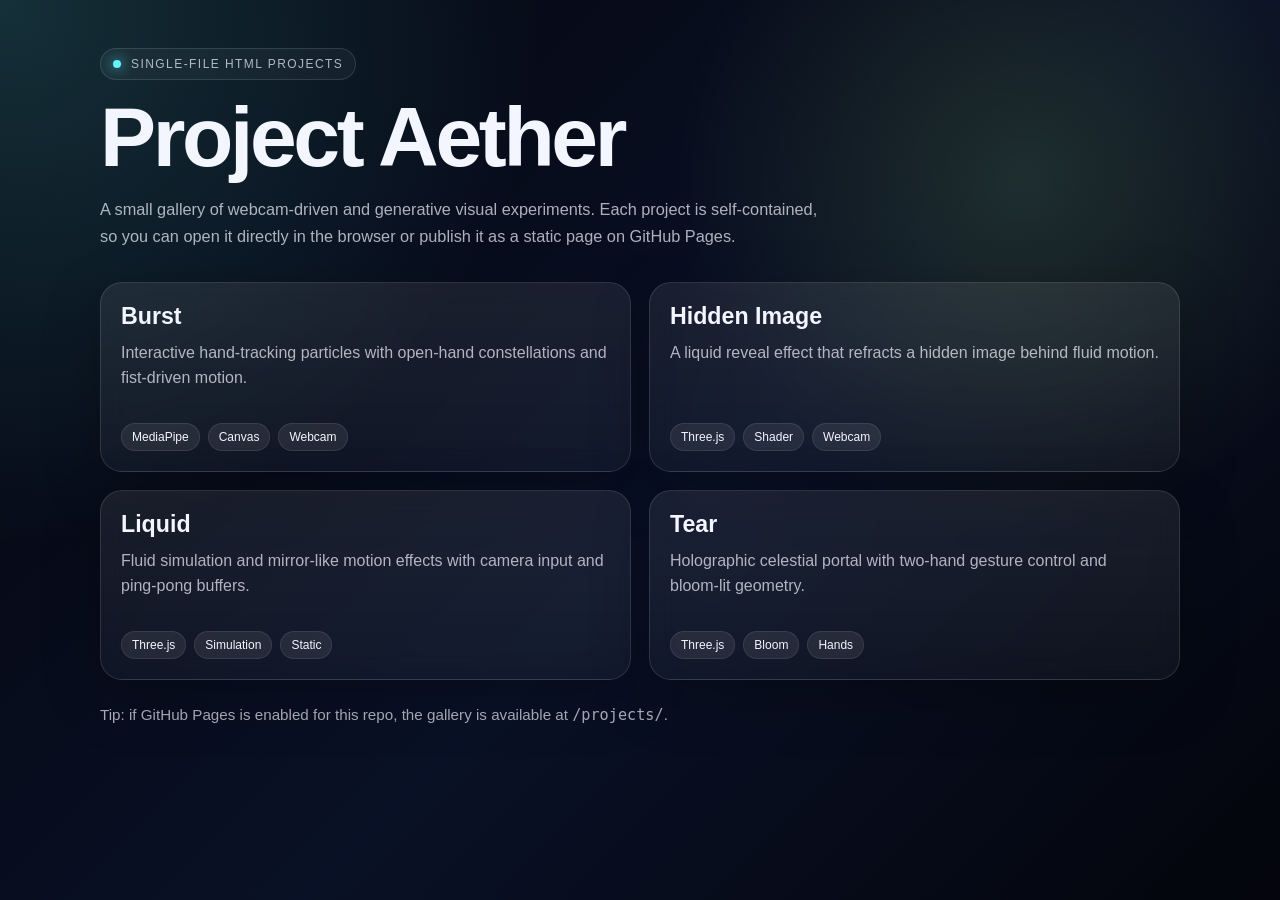
==== projects/index.html @ eabe5e92 "Add projects gallery landing page" ====
<!DOCTYPE html>
<html lang="en">
<head>
  <meta charset="UTF-8">
  <meta name="viewport" content="width=device-width, initial-scale=1.0">
  <title>Project Aether Gallery</title>
  <style>
    :root {
      color-scheme: dark;
      --bg: #070816;
      --panel: rgba(15, 18, 36, 0.78);
      --panel-border: rgba(255, 255, 255, 0.12);
      --text: #f3f6ff;
      --muted: rgba(243, 246, 255, 0.7);
      --accent: #61f3ff;
      --accent-2: #b8ff6a;
    }
    * { box-sizing: border-box; }
    body {
      margin: 0;
      min-height: 100vh;
      font-family: Segoe UI, Tahoma, Geneva, Verdana, sans-serif;
      color: var(--text);
      background:
        radial-gradient(circle at top left, rgba(97, 243, 255, 0.18), transparent 35%),
        radial-gradient(circle at 80% 20%, rgba(184, 255, 106, 0.12), transparent 28%),
        linear-gradient(135deg, #04050c 0%, #091126 55%, #04050c 100%);
      overflow-x: hidden;
    }
    .wrap {
      max-width: 1120px;
      margin: 0 auto;
      padding: 48px 20px 60px;
    }
    .hero {
      display: grid;
      gap: 18px;
      margin-bottom: 28px;
    }
    .eyebrow {
      display: inline-flex;
      align-items: center;
      gap: 10px;
      width: fit-content;
      padding: 8px 12px;
      border: 1px solid var(--panel-border);
      background: rgba(255,255,255,0.04);
      border-radius: 999px;
      color: var(--muted);
      letter-spacing: 0.12em;
      text-transform: uppercase;
      font-size: 12px;
    }
    .dot {
      width: 8px;
      height: 8px;
      border-radius: 50%;
      background: var(--accent);
      box-shadow: 0 0 14px var(--accent);
    }
    h1 {
      margin: 0;
      font-size: clamp(2.5rem, 7vw, 5.25rem);
      line-height: 0.95;
      letter-spacing: -0.04em;
    }
    .lede {
      max-width: 720px;
      margin: 0;
      color: var(--muted);
      font-size: 1.02rem;
      line-height: 1.65;
    }
    .grid {
      display: grid;
      grid-template-columns: repeat(12, 1fr);
      gap: 18px;
      margin-top: 32px;
    }
    .card {
      grid-column: span 6;
      padding: 20px;
      border-radius: 22px;
      border: 1px solid var(--panel-border);
      background: linear-gradient(180deg, rgba(255,255,255,0.08), rgba(255,255,255,0.04));
      backdrop-filter: blur(14px);
      box-shadow: 0 18px 60px rgba(0, 0, 0, 0.24);
      transition: transform 180ms ease, border-color 180ms ease, background 180ms ease;
      min-height: 190px;
      display: flex;
      flex-direction: column;
      justify-content: space-between;
      text-decoration: none;
      color: inherit;
    }
    .card:hover {
      transform: translateY(-4px);
      border-color: rgba(97, 243, 255, 0.45);
      background: linear-gradient(180deg, rgba(97,243,255,0.13), rgba(255,255,255,0.05));
    }
    .card h2 {
      margin: 0 0 10px;
      font-size: 1.45rem;
    }
    .card p {
      margin: 0;
      color: var(--muted);
      line-height: 1.6;
    }
    .meta {
      display: flex;
      flex-wrap: wrap;
      gap: 8px;
      margin-top: 16px;
    }
    .tag {
      padding: 6px 10px;
      border-radius: 999px;
      background: rgba(255,255,255,0.08);
      border: 1px solid rgba(255,255,255,0.09);
      color: var(--text);
      font-size: 12px;
    }
    .footer {
      margin-top: 26px;
      color: var(--muted);
      font-size: 0.95rem;
    }
    @media (max-width: 760px) {
      .card { grid-column: span 12; }
      .wrap { padding-top: 28px; }
    }
  </style>
</head>
<body>
  <main class="wrap">
    <section class="hero">
      <div class="eyebrow"><span class="dot"></span> Single-file HTML projects</div>
      <h1>Project Aether</h1>
      <p class="lede">A small gallery of webcam-driven and generative visual experiments. Each project is self-contained, so you can open it directly in the browser or publish it as a static page on GitHub Pages.</p>
    </section>

    <section class="grid" aria-label="Projects">
      <a class="card" href="./burst/">
        <div>
          <h2>Burst</h2>
          <p>Interactive hand-tracking particles with open-hand constellations and fist-driven motion.</p>
        </div>
        <div class="meta">
          <span class="tag">MediaPipe</span>
          <span class="tag">Canvas</span>
          <span class="tag">Webcam</span>
        </div>
      </a>

      <a class="card" href="./hidden-image/">
        <div>
          <h2>Hidden Image</h2>
          <p>A liquid reveal effect that refracts a hidden image behind fluid motion.</p>
        </div>
        <div class="meta">
          <span class="tag">Three.js</span>
          <span class="tag">Shader</span>
          <span class="tag">Webcam</span>
        </div>
      </a>

      <a class="card" href="./liquid/">
        <div>
          <h2>Liquid</h2>
          <p>Fluid simulation and mirror-like motion effects with camera input and ping-pong buffers.</p>
        </div>
        <div class="meta">
          <span class="tag">Three.js</span>
          <span class="tag">Simulation</span>
          <span class="tag">Static</span>
        </div>
      </a>

      <a class="card" href="./tear/">
        <div>
          <h2>Tear</h2>
          <p>Holographic celestial portal with two-hand gesture control and bloom-lit geometry.</p>
        </div>
        <div class="meta">
          <span class="tag">Three.js</span>
          <span class="tag">Bloom</span>
          <span class="tag">Hands</span>
        </div>
      </a>
    </section>

    <div class="footer">Tip: if GitHub Pages is enabled for this repo, the gallery is available at <code>/projects/</code>.</div>
  </main>
</body>
</html>
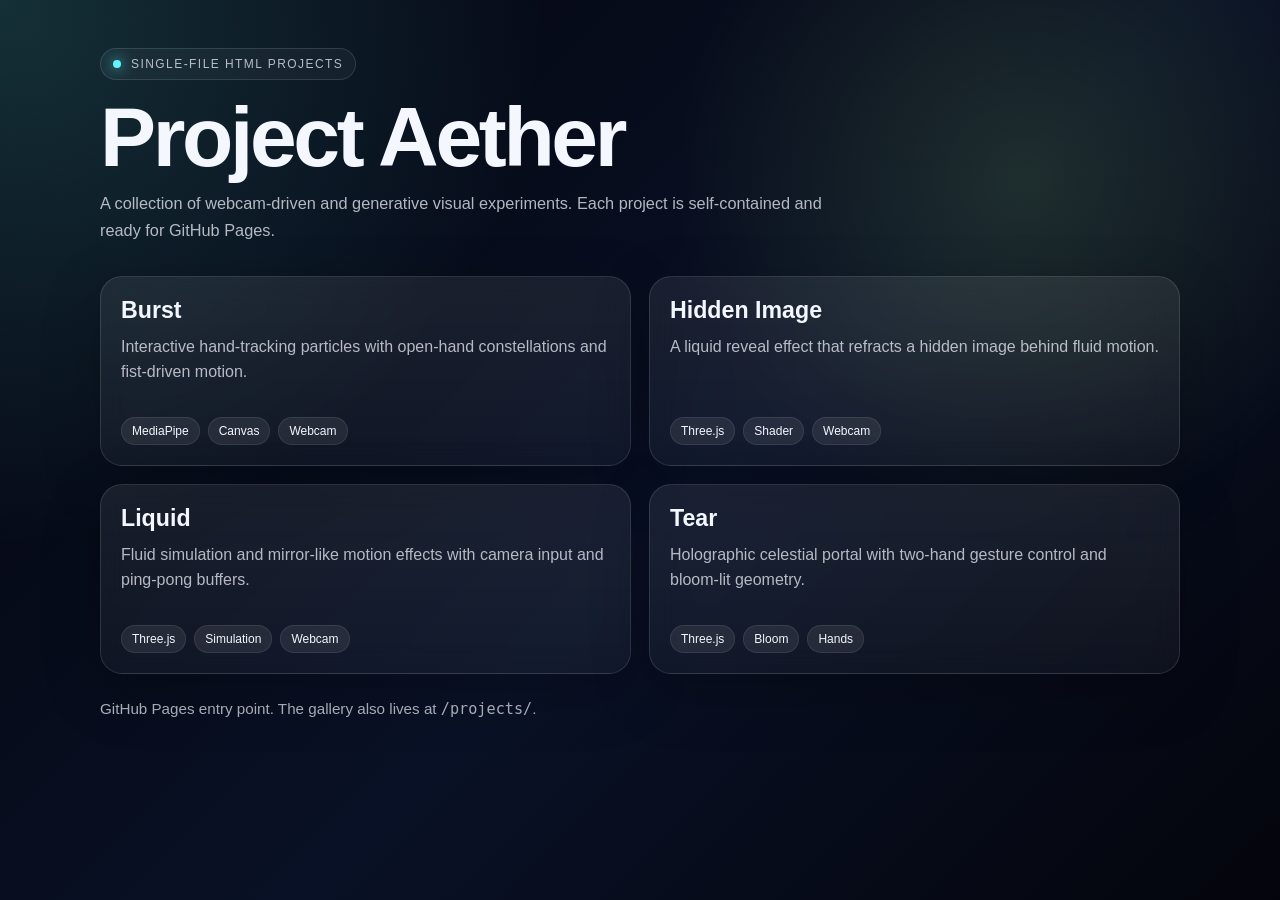
==== commit 3239a616: "Make Project Aether gallery the homepage and add project READMEs" ====
--- a/projects/index.html
+++ b/projects/index.html
@@ -3,194 +3,66 @@
 <head>
   <meta charset="UTF-8">
   <meta name="viewport" content="width=device-width, initial-scale=1.0">
-  <title>Project Aether Gallery</title>
+  <title>Project Aether</title>
+  <meta name="description" content="A gallery of single-file HTML visual experiments.">
   <style>
-    :root {
-      color-scheme: dark;
-      --bg: #070816;
-      --panel: rgba(15, 18, 36, 0.78);
-      --panel-border: rgba(255, 255, 255, 0.12);
-      --text: #f3f6ff;
-      --muted: rgba(243, 246, 255, 0.7);
-      --accent: #61f3ff;
-      --accent-2: #b8ff6a;
-    }
+    :root { color-scheme: dark; --bg: #050816; --panel: rgba(255,255,255,0.06); --border: rgba(255,255,255,0.12); --text: #f5f7ff; --muted: rgba(245,247,255,0.72); --accent: #61f3ff; }
     * { box-sizing: border-box; }
-    body {
-      margin: 0;
-      min-height: 100vh;
-      font-family: Segoe UI, Tahoma, Geneva, Verdana, sans-serif;
-      color: var(--text);
-      background:
-        radial-gradient(circle at top left, rgba(97, 243, 255, 0.18), transparent 35%),
-        radial-gradient(circle at 80% 20%, rgba(184, 255, 106, 0.12), transparent 28%),
-        linear-gradient(135deg, #04050c 0%, #091126 55%, #04050c 100%);
-      overflow-x: hidden;
-    }
-    .wrap {
-      max-width: 1120px;
-      margin: 0 auto;
-      padding: 48px 20px 60px;
-    }
-    .hero {
-      display: grid;
-      gap: 18px;
-      margin-bottom: 28px;
-    }
-    .eyebrow {
-      display: inline-flex;
-      align-items: center;
-      gap: 10px;
-      width: fit-content;
-      padding: 8px 12px;
-      border: 1px solid var(--panel-border);
-      background: rgba(255,255,255,0.04);
-      border-radius: 999px;
-      color: var(--muted);
-      letter-spacing: 0.12em;
-      text-transform: uppercase;
-      font-size: 12px;
-    }
-    .dot {
-      width: 8px;
-      height: 8px;
-      border-radius: 50%;
-      background: var(--accent);
-      box-shadow: 0 0 14px var(--accent);
-    }
-    h1 {
-      margin: 0;
-      font-size: clamp(2.5rem, 7vw, 5.25rem);
-      line-height: 0.95;
-      letter-spacing: -0.04em;
-    }
-    .lede {
-      max-width: 720px;
-      margin: 0;
-      color: var(--muted);
-      font-size: 1.02rem;
-      line-height: 1.65;
-    }
-    .grid {
-      display: grid;
-      grid-template-columns: repeat(12, 1fr);
-      gap: 18px;
-      margin-top: 32px;
-    }
-    .card {
-      grid-column: span 6;
-      padding: 20px;
-      border-radius: 22px;
-      border: 1px solid var(--panel-border);
-      background: linear-gradient(180deg, rgba(255,255,255,0.08), rgba(255,255,255,0.04));
-      backdrop-filter: blur(14px);
-      box-shadow: 0 18px 60px rgba(0, 0, 0, 0.24);
-      transition: transform 180ms ease, border-color 180ms ease, background 180ms ease;
-      min-height: 190px;
-      display: flex;
-      flex-direction: column;
-      justify-content: space-between;
-      text-decoration: none;
-      color: inherit;
-    }
-    .card:hover {
-      transform: translateY(-4px);
-      border-color: rgba(97, 243, 255, 0.45);
-      background: linear-gradient(180deg, rgba(97,243,255,0.13), rgba(255,255,255,0.05));
-    }
-    .card h2 {
-      margin: 0 0 10px;
-      font-size: 1.45rem;
-    }
-    .card p {
-      margin: 0;
-      color: var(--muted);
-      line-height: 1.6;
-    }
-    .meta {
-      display: flex;
-      flex-wrap: wrap;
-      gap: 8px;
-      margin-top: 16px;
-    }
-    .tag {
-      padding: 6px 10px;
-      border-radius: 999px;
-      background: rgba(255,255,255,0.08);
-      border: 1px solid rgba(255,255,255,0.09);
-      color: var(--text);
-      font-size: 12px;
-    }
-    .footer {
-      margin-top: 26px;
-      color: var(--muted);
-      font-size: 0.95rem;
-    }
-    @media (max-width: 760px) {
-      .card { grid-column: span 12; }
-      .wrap { padding-top: 28px; }
-    }
+    body { margin: 0; min-height: 100vh; font-family: Segoe UI, Tahoma, Geneva, Verdana, sans-serif; color: var(--text); background: radial-gradient(circle at top left, rgba(97,243,255,0.18), transparent 35%), radial-gradient(circle at 80% 20%, rgba(184,255,106,0.12), transparent 28%), linear-gradient(135deg, #04050c 0%, #091126 55%, #04050c 100%); }
+    .wrap { max-width: 1120px; margin: 0 auto; padding: 48px 20px 60px; }
+    .eyebrow { display:inline-flex; align-items:center; gap:10px; padding:8px 12px; border:1px solid var(--border); background:rgba(255,255,255,0.04); border-radius:999px; color:var(--muted); letter-spacing:.12em; text-transform:uppercase; font-size:12px; }
+    .dot { width:8px; height:8px; border-radius:50%; background:var(--accent); box-shadow:0 0 14px var(--accent); }
+    h1 { margin: 18px 0 12px; font-size: clamp(2.5rem, 7vw, 5.25rem); line-height: .95; letter-spacing: -.04em; }
+    .lede { max-width: 760px; margin: 0; color: var(--muted); font-size: 1.02rem; line-height: 1.65; }
+    .grid { display:grid; grid-template-columns:repeat(12,1fr); gap:18px; margin-top:32px; }
+    .card { grid-column: span 6; padding: 20px; border-radius: 22px; border:1px solid var(--border); background: linear-gradient(180deg, rgba(255,255,255,0.08), rgba(255,255,255,0.04)); backdrop-filter: blur(14px); box-shadow: 0 18px 60px rgba(0,0,0,.24); text-decoration:none; color:inherit; min-height: 190px; display:flex; flex-direction:column; justify-content:space-between; transition: transform 180ms ease, border-color 180ms ease; }
+    .card:hover { transform: translateY(-4px); border-color: rgba(97,243,255,0.45); }
+    .card h2 { margin:0 0 10px; font-size:1.45rem; }
+    .card p { margin:0; color:var(--muted); line-height:1.6; }
+    .meta { display:flex; flex-wrap:wrap; gap:8px; margin-top:16px; }
+    .tag { padding:6px 10px; border-radius:999px; background:rgba(255,255,255,0.08); border:1px solid rgba(255,255,255,0.09); font-size:12px; }
+    .footer { margin-top: 26px; color: var(--muted); font-size: .95rem; }
+    @media (max-width: 760px) { .card { grid-column: span 12; } .wrap { padding-top: 28px; } }
   </style>
 </head>
 <body>
   <main class="wrap">
-    <section class="hero">
-      <div class="eyebrow"><span class="dot"></span> Single-file HTML projects</div>
-      <h1>Project Aether</h1>
-      <p class="lede">A small gallery of webcam-driven and generative visual experiments. Each project is self-contained, so you can open it directly in the browser or publish it as a static page on GitHub Pages.</p>
-    </section>
+    <div class="eyebrow"><span class="dot"></span> Single-file HTML projects</div>
+    <h1>Project Aether</h1>
+    <p class="lede">A collection of webcam-driven and generative visual experiments. Each project is self-contained and ready for GitHub Pages.</p>
 
     <section class="grid" aria-label="Projects">
-      <a class="card" href="./burst/">
+      <a class="card" href="./projects/burst/">
         <div>
           <h2>Burst</h2>
           <p>Interactive hand-tracking particles with open-hand constellations and fist-driven motion.</p>
         </div>
-        <div class="meta">
-          <span class="tag">MediaPipe</span>
-          <span class="tag">Canvas</span>
-          <span class="tag">Webcam</span>
-        </div>
+        <div class="meta"><span class="tag">MediaPipe</span><span class="tag">Canvas</span><span class="tag">Webcam</span></div>
       </a>
-
-      <a class="card" href="./hidden-image/">
+      <a class="card" href="./projects/hidden-image/">
         <div>
           <h2>Hidden Image</h2>
           <p>A liquid reveal effect that refracts a hidden image behind fluid motion.</p>
         </div>
-        <div class="meta">
-          <span class="tag">Three.js</span>
-          <span class="tag">Shader</span>
-          <span class="tag">Webcam</span>
-        </div>
+        <div class="meta"><span class="tag">Three.js</span><span class="tag">Shader</span><span class="tag">Webcam</span></div>
       </a>
-
-      <a class="card" href="./liquid/">
+      <a class="card" href="./projects/liquid/">
         <div>
           <h2>Liquid</h2>
           <p>Fluid simulation and mirror-like motion effects with camera input and ping-pong buffers.</p>
         </div>
-        <div class="meta">
-          <span class="tag">Three.js</span>
-          <span class="tag">Simulation</span>
-          <span class="tag">Static</span>
-        </div>
+        <div class="meta"><span class="tag">Three.js</span><span class="tag">Simulation</span><span class="tag">Webcam</span></div>
       </a>
-
-      <a class="card" href="./tear/">
+      <a class="card" href="./projects/tear/">
         <div>
           <h2>Tear</h2>
           <p>Holographic celestial portal with two-hand gesture control and bloom-lit geometry.</p>
         </div>
-        <div class="meta">
-          <span class="tag">Three.js</span>
-          <span class="tag">Bloom</span>
-          <span class="tag">Hands</span>
-        </div>
+        <div class="meta"><span class="tag">Three.js</span><span class="tag">Bloom</span><span class="tag">Hands</span></div>
       </a>
     </section>
 
-    <div class="footer">Tip: if GitHub Pages is enabled for this repo, the gallery is available at <code>/projects/</code>.</div>
+    <div class="footer">GitHub Pages entry point. The gallery also lives at <code>/projects/</code>.</div>
   </main>
 </body>
 </html>
